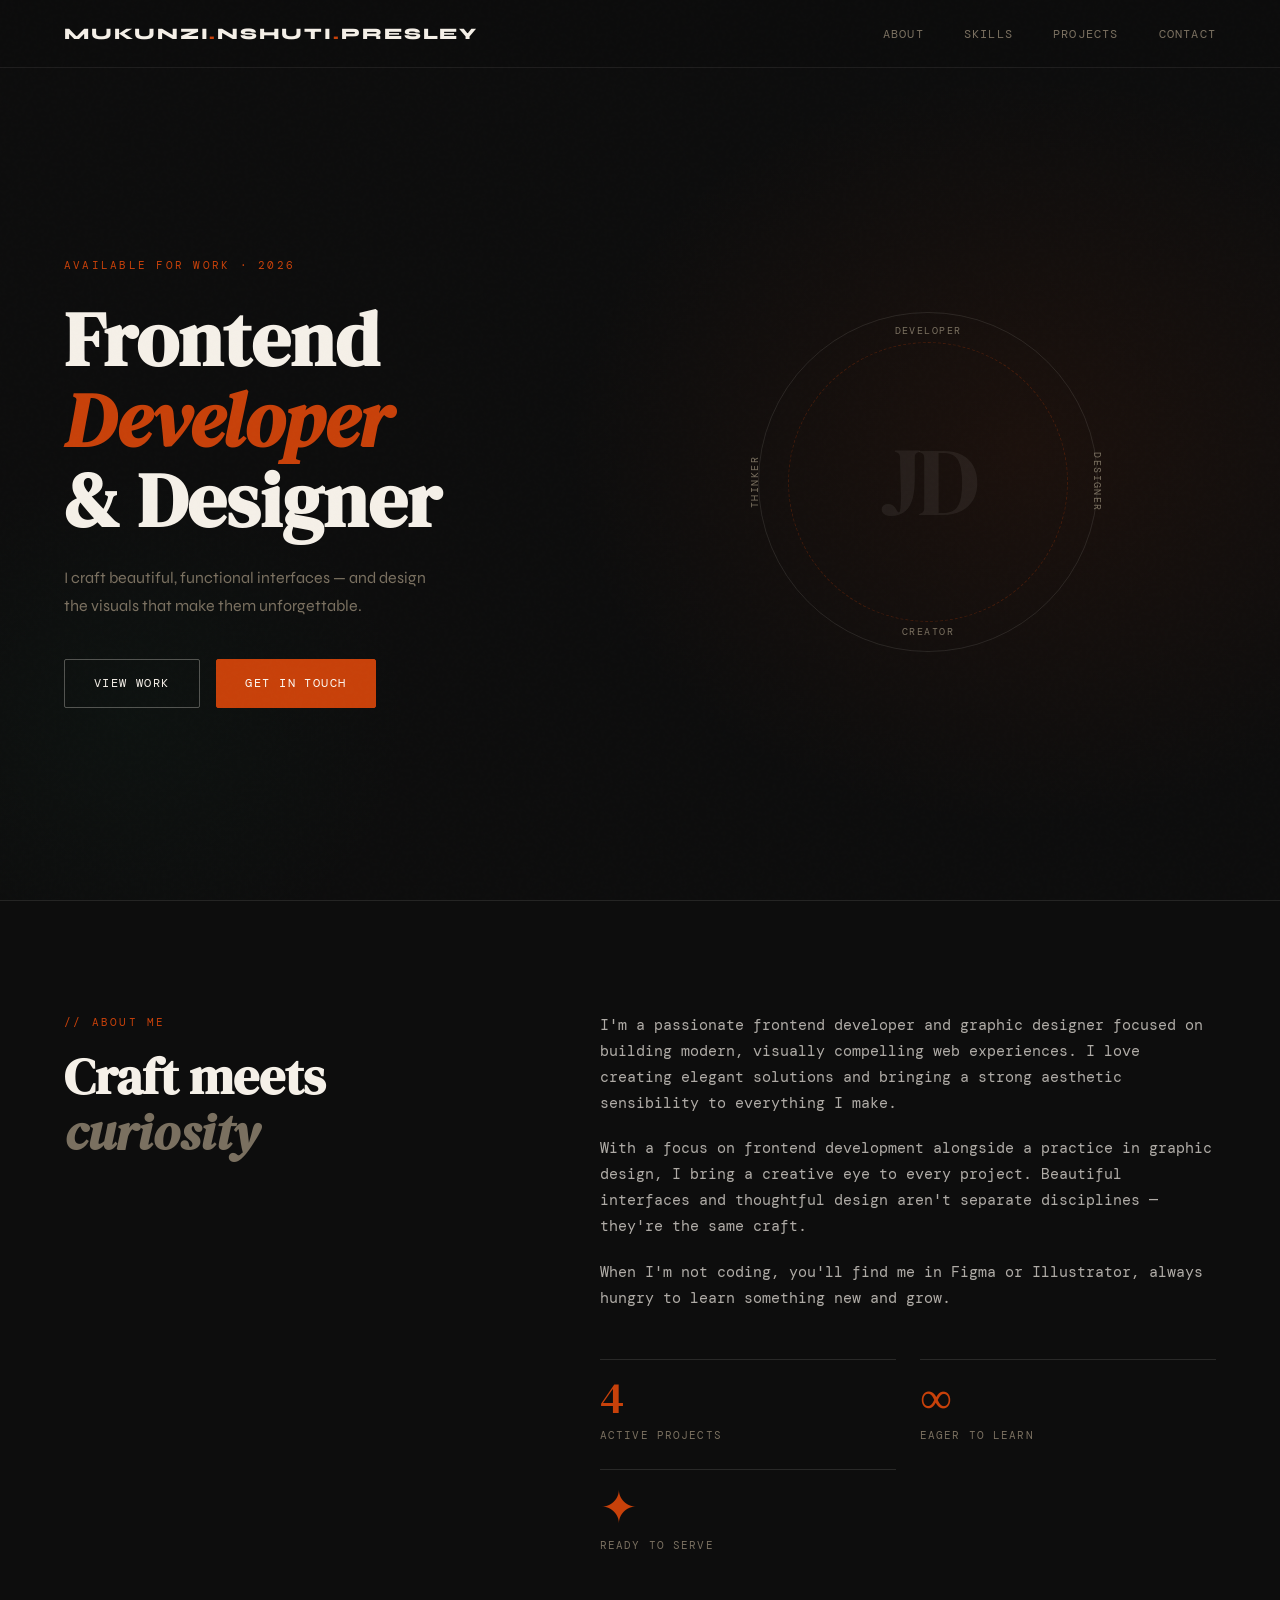
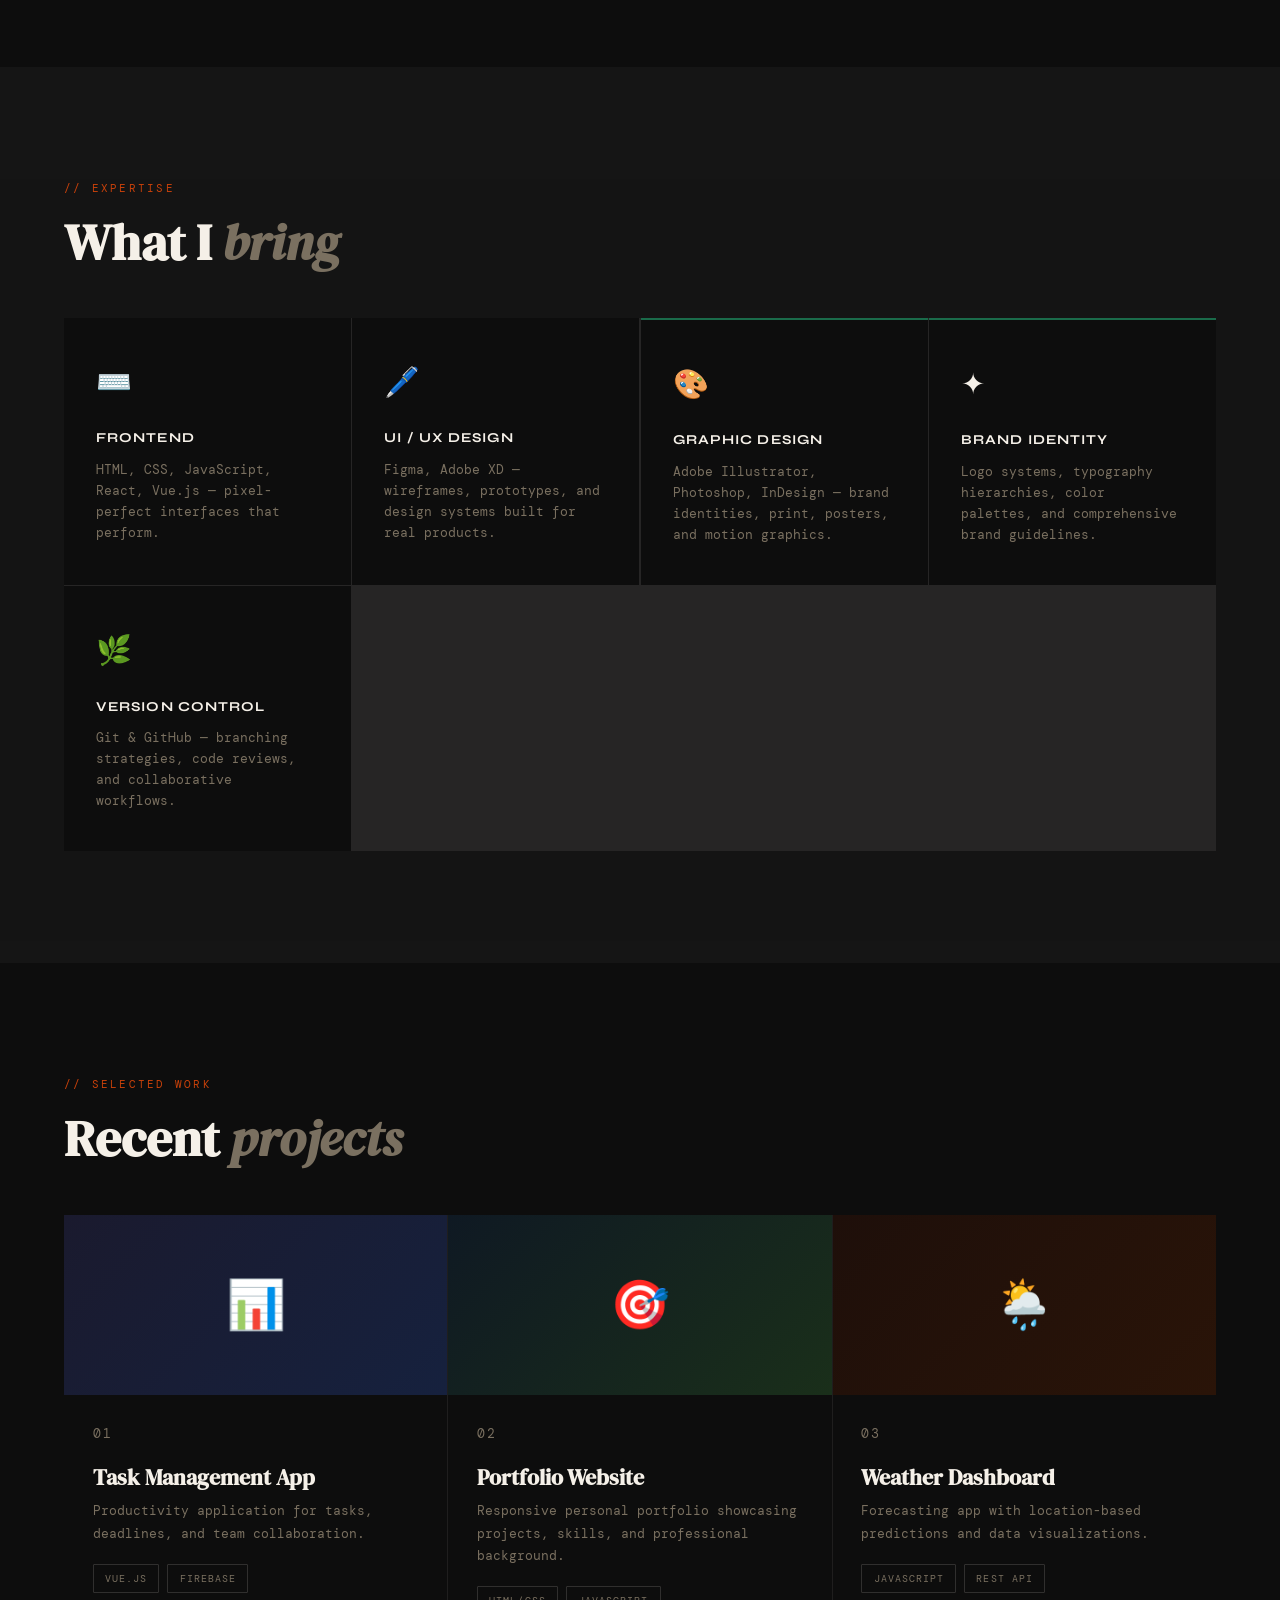
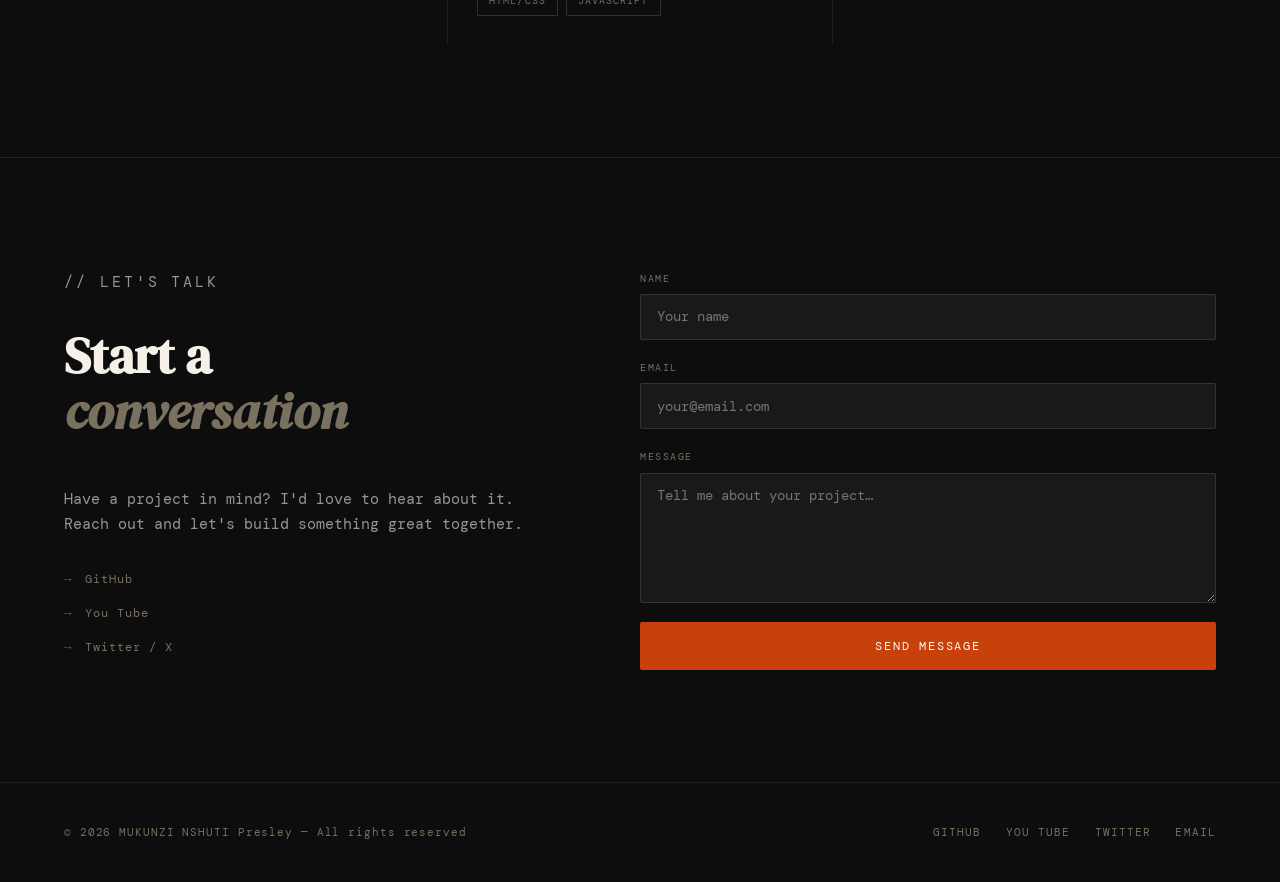
==== index.html @ e7ca7dd8 "Change greeting from 'Hello' to 'Goodbye'" ====
<!DOCTYPE html>
<html lang="en">
<head>
  <meta charset="UTF-8" />
  <meta name="viewport" content="width=device-width, initial-scale=1.0" />
  <title>MUKUNZI NSHUTI Presley — Developer & Designer</title>
  <link href="https://fonts.googleapis.com/css2?family=DM+Serif+Display:ital@0;1&family=DM+Mono:wght@300;400;500&family=Syne:wght@400;700;800&display=swap" rel="stylesheet" />
  <link rel="icon" href="Favicon.png" type="image/png">
  <style>
    *, *::before, *::after { margin: 0; padding: 0; box-sizing: border-box; }

    :root {
      --ink:      #0d0d0d;
      --paper:    #f5f0e8;
      --warm:     #e8e0d0;
      --accent:   #c8410a;
      --accent2:  #1a6b4a;
      --muted:    #7a7060;
      --white:    #fdfaf5;
      --serif:    'DM Serif Display', Georgia, serif;
      --mono:     'DM Mono', monospace;
      --sans:     'Syne', sans-serif;
    }

    html { scroll-behavior: smooth; }

    body {
      background: var(--ink);
      color: var(--paper);
      font-family: var(--mono);
      font-size: 15px;
      line-height: 1.7;
      overflow-x: hidden;
    }

    /* ── NOISE OVERLAY ── */
    body::before {
      content: '';
      position: fixed;
      inset: 0;
      background-image: url("data:image/svg+xml,%3Csvg viewBox='0 0 256 256' xmlns='http://www.w3.org/2000/svg'%3E%3Cfilter id='n'%3E%3CfeTurbulence type='fractalNoise' baseFrequency='0.9' numOctaves='4' stitchTiles='stitch'/%3E%3C/filter%3E%3Crect width='100%25' height='100%25' filter='url(%23n)' opacity='0.04'/%3E%3C/svg%3E");
      pointer-events: none;
      z-index: 9999;
      opacity: 0.35;
    }

    /* ── NAV ── */
    nav {
      position: fixed;
      top: 0; left: 0; right: 0;
      z-index: 100;
      display: flex;
      justify-content: space-between;
      align-items: center;
      padding: 1.25rem 4rem;
      mix-blend-mode: normal;
      background: rgba(13, 13, 13, 0.85);
      backdrop-filter: blur(12px);
      border-bottom: 1px solid rgba(245, 240, 232, 0.08);
    }

    .logo {
      font-family: var(--sans);
      font-weight: 800;
      font-size: 1rem;
      letter-spacing: 0.12em;
      text-transform: uppercase;
      color: var(--paper);
    }

    .logo span { color: var(--accent); }

    .nav-links {
      list-style: none;
      display: flex;
      gap: 2.5rem;
    }

    .nav-links a {
      font-family: var(--mono);
      font-size: 0.75rem;
      letter-spacing: 0.1em;
      text-transform: uppercase;
      color: var(--muted);
      text-decoration: none;
      transition: color 0.2s;
    }

    .nav-links a:hover { color: var(--paper); }

    /* ── HERO ── */
    .hero {
      min-height: 100vh;
      display: grid;
      grid-template-columns: 1fr 1fr;
      align-items: center;
      padding: 8rem 4rem 4rem;
      position: relative;
      overflow: hidden;
    }

    .hero-bg {
      position: absolute;
      inset: 0;
      background:
        radial-gradient(ellipse 60% 70% at 80% 50%, rgba(200, 65, 10, 0.08) 0%, transparent 60%),
        radial-gradient(ellipse 40% 50% at 10% 80%, rgba(26, 107, 74, 0.06) 0%, transparent 55%);
    }

    .hero-label {
      font-family: var(--mono);
      font-size: 0.7rem;
      letter-spacing: 0.2em;
      text-transform: uppercase;
      color: var(--accent);
      margin-bottom: 1.5rem;
      opacity: 0;
      animation: reveal 0.8s ease 0.2s forwards;
    }

    .hero h1 {
      font-family: var(--serif);
      font-size: clamp(3.5rem, 6vw, 6rem);
      line-height: 1.05;
      color: var(--paper);
      margin-bottom: 0.5rem;
      opacity: 0;
      animation: reveal 0.9s ease 0.35s forwards;
    }

    .hero h1 em {
      font-style: italic;
      color: var(--accent);
    }

    .hero-sub {
      font-family: var(--sans);
      font-size: 1rem;
      font-weight: 400;
      color: var(--muted);
      margin: 1.5rem 0 2.5rem;
      max-width: 380px;
      opacity: 0;
      animation: reveal 0.9s ease 0.5s forwards;
    }

    .hero-ctas {
      display: flex;
      gap: 1rem;
      opacity: 0;
      animation: reveal 0.9s ease 0.65s forwards;
    }

    .btn {
      font-family: var(--mono);
      font-size: 0.75rem;
      letter-spacing: 0.12em;
      text-transform: uppercase;
      text-decoration: none;
      padding: 0.85rem 1.8rem;
      border-radius: 2px;
      transition: all 0.25s;
    }

    .btn-outline {
      border: 1px solid rgba(245, 240, 232, 0.3);
      color: var(--paper);
    }

    .btn-outline:hover {
      border-color: var(--paper);
      background: rgba(245, 240, 232, 0.06);
    }

    .btn-fill {
      background: var(--accent);
      color: var(--white);
      border: 1px solid var(--accent);
    }

    .btn-fill:hover {
      background: #a8340a;
    }

    /* Hero right: decorative type block */
    .hero-deco {
      display: flex;
      align-items: center;
      justify-content: center;
      position: relative;
      opacity: 0;
      animation: reveal 1.2s ease 0.7s forwards;
    }

    .deco-ring {
      width: 340px;
      height: 340px;
      border-radius: 50%;
      border: 1px solid rgba(245, 240, 232, 0.1);
      display: flex;
      align-items: center;
      justify-content: center;
      position: relative;
    }

    .deco-ring::before {
      content: '';
      position: absolute;
      width: 280px; height: 280px;
      border-radius: 50%;
      border: 1px dashed rgba(200, 65, 10, 0.25);
    }

    .deco-inner {
      text-align: center;
    }

    .deco-big {
      font-family: var(--serif);
      font-size: 6rem;
      line-height: 1;
      color: rgba(245, 240, 232, 0.07);
      user-select: none;
      letter-spacing: -0.04em;
    }

    .deco-tags {
      position: absolute;
      inset: -20px;
    }

    .deco-tag {
      position: absolute;
      font-family: var(--mono);
      font-size: 0.6rem;
      letter-spacing: 0.15em;
      text-transform: uppercase;
      color: var(--muted);
      white-space: nowrap;
    }

    .deco-tag:nth-child(1) { top: 8%; left: 50%; transform: translateX(-50%); }
    .deco-tag:nth-child(2) { top: 50%; right: -10px; transform: translateY(-50%) rotate(90deg); }
    .deco-tag:nth-child(3) { bottom: 8%; left: 50%; transform: translateX(-50%); }
    .deco-tag:nth-child(4) { top: 50%; left: -10px; transform: translateY(-50%) rotate(-90deg); }

    /* ── SECTION BASE ── */
    section { padding: 7rem 4rem; }

    .section-eyebrow {
      font-family: var(--mono);
      font-size: 0.7rem;
      letter-spacing: 0.2em;
      text-transform: uppercase;
      color: var(--accent);
      margin-bottom: 1rem;
    }

    .section-title {
      font-family: var(--serif);
      font-size: clamp(2.2rem, 4vw, 3.5rem);
      line-height: 1.1;
      color: var(--paper);
      margin-bottom: 3rem;
    }

    .section-title em {
      font-style: italic;
      color: var(--muted);
    }

    /* ── ABOUT ── */
    .about {
      display: grid;
      grid-template-columns: 1fr 1.4fr;
      gap: 6rem;
      align-items: start;
      border-top: 1px solid rgba(245, 240, 232, 0.1);
    }

    .about-text p {
      color: rgba(245, 240, 232, 0.7);
      margin-bottom: 1.25rem;
      font-size: 0.95rem;
    }

    .about-stats {
      display: grid;
      grid-template-columns: 1fr 1fr;
      gap: 1.5rem;
      margin-top: 3rem;
    }

    .stat {
      border-top: 1px solid rgba(245, 240, 232, 0.12);
      padding-top: 1rem;
    }

    .stat-num {
      font-family: var(--serif);
      font-size: 2.8rem;
      color: var(--accent);
      line-height: 1;
    }

    .stat-label {
      font-family: var(--mono);
      font-size: 0.7rem;
      letter-spacing: 0.1em;
      color: var(--muted);
      text-transform: uppercase;
      margin-top: 0.3rem;
    }

    /* ── SKILLS ── */
    .skills { background: rgba(245, 240, 232, 0.03); }

    .skills-grid {
      display: grid;
      grid-template-columns: repeat(auto-fit, minmax(240px, 1fr));
      gap: 1.5px;
      background: rgba(245, 240, 232, 0.08);
    }

    .skill-card {
      background: var(--ink);
      padding: 2.5rem 2rem;
      transition: background 0.3s;
      position: relative;
      overflow: hidden;
    }

    .skill-card::after {
      content: '';
      position: absolute;
      bottom: 0; left: 0;
      width: 0; height: 2px;
      background: var(--accent);
      transition: width 0.4s ease;
    }

    .skill-card:hover { background: rgba(245, 240, 232, 0.04); }
    .skill-card:hover::after { width: 100%; }

    .skill-icon {
      font-size: 1.8rem;
      margin-bottom: 1.2rem;
      display: block;
    }

    .skill-card h3 {
      font-family: var(--sans);
      font-size: 0.85rem;
      font-weight: 700;
      letter-spacing: 0.08em;
      text-transform: uppercase;
      color: var(--paper);
      margin-bottom: 0.6rem;
    }

    .skill-card p {
      font-size: 0.82rem;
      color: var(--muted);
      line-height: 1.6;
    }

    /* Graphic Design card accent */
    .skill-card.design-card { border-top: 2px solid var(--accent2); }

    /* ── PROJECTS ── */
    .projects-grid {
      display: grid;
      grid-template-columns: repeat(auto-fit, minmax(320px, 1fr));
      gap: 1px;
      background: rgba(245, 240, 232, 0.08);
    }

    .project-card {
      background: var(--ink);
      overflow: hidden;
      position: relative;
      transition: background 0.3s;
    }

    .project-card:hover { background: rgba(245, 240, 232, 0.03); }

    .project-thumb {
      height: 180px;
      display: flex;
      align-items: center;
      justify-content: center;
      font-size: 3rem;
      position: relative;
      overflow: hidden;
    }

    .project-thumb::before {
      content: '';
      position: absolute;
      inset: 0;
      opacity: 0.15;
    }

    .project-card:nth-child(1) .project-thumb { background: linear-gradient(135deg, #1a1a2e, #16213e); }
    .project-card:nth-child(2) .project-thumb { background: linear-gradient(135deg, #0f1923, #1a2f1a); }
    .project-card:nth-child(3) .project-thumb { background: linear-gradient(135deg, #1e0f0a, #2a1408); }
    .project-card:nth-child(4) .project-thumb { background: linear-gradient(135deg, #0d1b2a, #1b2838); }
    .project-card:nth-child(5) .project-thumb { background: linear-gradient(135deg, #141414, #1a1a0f); }
    .project-card:nth-child(6) .project-thumb { background: linear-gradient(135deg, #1a0f1e, #2a1a2e); }

    .project-body { padding: 1.8rem; }

    .project-num {
      font-family: var(--mono);
      font-size: 0.65rem;
      color: var(--accent);
      letter-spacing: 0.15em;
      margin-bottom: 0.6rem;
    }

    .project-body h3 {
      font-family: var(--serif);
      font-size: 1.35rem;
      color: var(--paper);
      margin-bottom: 0.6rem;
      line-height: 1.2;
    }

    .project-body p {
      font-size: 0.82rem;
      color: var(--muted);
      margin-bottom: 1.2rem;
    }

    .project-tags {
      display: flex;
      flex-wrap: wrap;
      gap: 0.5rem;
    }

    .tag {
      font-family: var(--mono);
      font-size: 0.65rem;
      letter-spacing: 0.1em;
      text-transform: uppercase;
      padding: 0.3rem 0.7rem;
      border: 1px solid rgba(245, 240, 232, 0.15);
      color: var(--muted);
      border-radius: 1px;
    }

    /* ── CONTACT ── */
    .contact {
      border-top: 1px solid rgba(245, 240, 232, 0.1);
      display: grid;
      grid-template-columns: 1fr 1.2fr;
      gap: 6rem;
      align-items: start;
    }

    .contact-intro p {
      color: rgba(245, 240, 232, 0.6);
      font-size: 0.92rem;
      margin-bottom: 2rem;
    }

    .contact-detail {
      display: flex;
      flex-direction: column;
      gap: 0.8rem;
    }

    .contact-detail a {
      font-family: var(--mono);
      font-size: 0.78rem;
      letter-spacing: 0.08em;
      color: var(--muted);
      text-decoration: none;
      display: flex;
      align-items: center;
      gap: 0.8rem;
      transition: color 0.2s;
    }

    .contact-detail a:hover { color: var(--paper); }

    .contact-detail a::before {
      content: '→';
      color: var(--accent);
    }

    .contact-form { display: flex; flex-direction: column; gap: 1.2rem; }

    .form-group { display: flex; flex-direction: column; gap: 0.4rem; }

    .form-group label {
      font-family: var(--mono);
      font-size: 0.65rem;
      letter-spacing: 0.15em;
      text-transform: uppercase;
      color: var(--muted);
    }

    .form-group input,
    .form-group textarea {
      background: rgba(245, 240, 232, 0.05);
      border: 1px solid rgba(245, 240, 232, 0.12);
      border-radius: 2px;
      padding: 0.85rem 1rem;
      font-family: var(--mono);
      font-size: 0.85rem;
      color: var(--paper);
      outline: none;
      transition: border-color 0.2s;
    }

    .form-group input:focus,
    .form-group textarea:focus { border-color: rgba(200, 65, 10, 0.5); }

    .form-group textarea { min-height: 130px; resize: vertical; }

    .submit-btn {
      font-family: var(--mono);
      font-size: 0.75rem;
      letter-spacing: 0.15em;
      text-transform: uppercase;
      background: var(--accent);
      color: var(--white);
      border: none;
      padding: 1rem;
      cursor: pointer;
      border-radius: 2px;
      transition: background 0.2s;
    }

    .submit-btn:hover { background: #a8340a; }

    /* ── FOOTER ── */
    footer {
      padding: 2.5rem 4rem;
      border-top: 1px solid rgba(245, 240, 232, 0.08);
      display: flex;
      justify-content: space-between;
      align-items: center;
    }

    footer p {
      font-family: var(--mono);
      font-size: 0.7rem;
      letter-spacing: 0.08em;
      color: var(--muted);
    }

    .social-links {
      display: flex;
      gap: 1.5rem;
    }

    .social-links a {
      font-family: var(--mono);
      font-size: 0.7rem;
      letter-spacing: 0.1em;
      text-transform: uppercase;
      color: var(--muted);
      text-decoration: none;
      transition: color 0.2s;
    }

    .social-links a:hover { color: var(--paper); }

    /* ── ANIMATIONS ── */
    @keyframes reveal {
      from { opacity: 0; transform: translateY(20px); }
      to   { opacity: 1; transform: translateY(0); }
    }

    .fade-in {
      animation: fadeInUp 0.7s ease both;
    }

    @keyframes fadeInUp {
      from { opacity: 0; transform: translateY(24px); }
      to   { opacity: 1; transform: none; }
    }

    /* ── RESPONSIVE ── */
    @media (max-width: 900px) {
      nav { padding: 1rem 2rem; }
      .nav-links { display: none; }
      section { padding: 5rem 2rem; }
      .hero { grid-template-columns: 1fr; padding: 7rem 2rem 4rem; }
      .hero-deco { display: none; }
      .about, .contact { grid-template-columns: 1fr; gap: 3rem; }
      .skills-grid { grid-template-columns: 1fr 1fr; }
      footer { flex-direction: column; gap: 1rem; text-align: center; }
    }

    @media (max-width: 560px) {
      .skills-grid { grid-template-columns: 1fr; }
      .about-stats { grid-template-columns: 1fr 1fr; }
    }
  </style>
</head>
<body>

  <!-- NAV -->
  <nav>
    <div class="logo">MUKUNZI<span>.</span>NSHUTI<span>.</span>Presley</div>
    <ul class="nav-links">
      <li><a href="#about">About</a></li>
      <li><a href="#skills">Skills</a></li>
      <li><a href="#projects">Projects</a></li>
      <li><a href="#contact">Contact</a></li>
    </ul>
  </nav>

  <!-- HERO -->
  <section class="hero">
    <div class="hero-bg"></div>
    <div class="hero-left">
      <p class="hero-label">Available for work · 2026</p>
      <h1>Frontend<br><em>Developer</em><br>&amp; Designer</h1>
      <p class="hero-sub">I craft beautiful, functional interfaces — and design the visuals that make them unforgettable.</p>
      <div class="hero-ctas">
        <a href="#projects" class="btn btn-outline">View Work</a>
        <a href="#contact" class="btn btn-fill">Get In Touch</a>
      </div>
    </div>
    <div class="hero-deco">
      <div class="deco-ring">
        <div class="deco-inner">
          <div class="deco-big">JD</div>
        </div>
        <div class="deco-tags">
          <span class="deco-tag">Developer</span>
          <span class="deco-tag">Designer</span>
          <span class="deco-tag">Creator</span>
          <span class="deco-tag">Thinker</span>
        </div>
      </div>
    </div>
  </section>

  <!-- ABOUT -->
  <section class="about" id="about">
    <div class="about-left fade-in">
      <p class="section-eyebrow">// About me</p>
      <h2 class="section-title">Craft meets<br><em>curiosity</em></h2>
    </div>
    <div class="about-right fade-in">
      <div class="about-text">
        <p>I'm a passionate frontend developer and graphic designer focused on building modern, visually compelling web experiences. I love creating elegant solutions and bringing a strong aesthetic sensibility to everything I make.</p>
        <p>With a focus on frontend development alongside a practice in graphic design, I bring a creative eye to every project. Beautiful interfaces and thoughtful design aren't separate disciplines — they're the same craft.</p>
        <p>When I'm not coding, you'll find me in Figma or Illustrator, always hungry to learn something new and grow.</p>
      </div>
      <div class="about-stats">
        <div class="stat">
          <div class="stat-num">4</div>
          <div class="stat-label">Active projects</div>
        </div>
        <div class="stat">
          <div class="stat-num">∞</div>
          <div class="stat-label">Eager to learn</div>
        </div>
        <div class="stat">
          <div class="stat-num">✦</div>
          <div class="stat-label">Ready to serve</div>
        </div>
      </div>
    </div>
  </section>

  <!-- SKILLS -->
  <section class="skills" id="skills">
    <p class="section-eyebrow fade-in">// Expertise</p>
    <h2 class="section-title fade-in">What I <em>bring</em></h2>
    <div class="skills-grid fade-in">

      <div class="skill-card">
        <span class="skill-icon">⌨️</span>
        <h3>Frontend</h3>
        <p>HTML, CSS, JavaScript, React, Vue.js — pixel-perfect interfaces that perform.</p>
      </div>

      <div class="skill-card">
        <span class="skill-icon">🖊️</span>
        <h3>UI / UX Design</h3>
        <p>Figma, Adobe XD — wireframes, prototypes, and design systems built for real products.</p>
      </div>

      <div class="skill-card design-card">
        <span class="skill-icon">🎨</span>
        <h3>Graphic Design</h3>
        <p>Adobe Illustrator, Photoshop, InDesign — brand identities, print, posters, and motion graphics.</p>
      </div>

      <div class="skill-card design-card">
        <span class="skill-icon">✦</span>
        <h3>Brand Identity</h3>
        <p>Logo systems, typography hierarchies, color palettes, and comprehensive brand guidelines.</p>
      </div>

      <div class="skill-card">
        <span class="skill-icon">🌿</span>
        <h3>Version Control</h3>
        <p>Git &amp; GitHub — branching strategies, code reviews, and collaborative workflows.</p>
      </div>

    </div>
  </section>

  <!-- PROJECTS -->
  <section class="projects" id="projects">
    <p class="section-eyebrow fade-in">// Selected work</p>
    <h2 class="section-title fade-in">Recent <em>projects</em></h2>
    <div class="projects-grid fade-in">

      <div class="project-card">
        <div class="project-thumb">📊</div>
        <div class="project-body">
          <p class="project-num">01</p>
          <h3>Task Management App</h3>
          <p>Productivity application for tasks, deadlines, and team collaboration.</p>
          <div class="project-tags">
            <span class="tag">Vue.js</span>
            <span class="tag">Firebase</span>
          </div>
        </div>
      </div>

      <div class="project-card">
        <div class="project-thumb">🎯</div>
        <div class="project-body">
          <p class="project-num">02</p>
          <h3>Portfolio Website</h3>
          <p>Responsive personal portfolio showcasing projects, skills, and professional background.</p>
          <div class="project-tags">
            <span class="tag">HTML/CSS</span>
            <span class="tag">JavaScript</span>
          </div>
        </div>
      </div>

      <div class="project-card">
        <div class="project-thumb">🌦️</div>
        <div class="project-body">
          <p class="project-num">03</p>
          <h3>Weather Dashboard</h3>
          <p>Forecasting app with location-based predictions and data visualizations.</p>
          <div class="project-tags">
            <span class="tag">JavaScript</span>
            <span class="tag">REST API</span>
          </div>
        </div>
      </div>

    </div>
  </section>

  <!-- CONTACT -->
  <section class="contact" id="contact">
    <div class="contact-intro fade-in">
      <p class="section-eyebrow">// Let's talk</p>
      <h2 class="section-title">Start a<br><em>conversation</em></h2>
      <p>Have a project in mind? I'd love to hear about it. Reach out and let's build something great together.</p>
      <div class="contact-detail">
        <!-- <a href="/cdn-cgi/l/email-protection#1d75787171725d77727573797278337e7270"><span class="__cf_email__" data-cfemail="472f222b2b28072d282f292328226924282a">[email&#160;protected]</span></a> -->
        <a href="https://github.com/pres-010">GitHub</a>
        <a href="https://youtube.com/@NshutiPresley">You Tube</a>
        <a href="#">Twitter / X</a>
      </div>
    </div>
    <div class="fade-in">
      <div class="contact-form">
        <div class="form-group">
          <label for="name">Name</label>
          <input type="text" id="name" placeholder="Your name" />
        </div>
        <div class="form-group">
          <label for="email">Email</label>
          <input type="email" id="email" placeholder="your@email.com" />
        </div>
        <div class="form-group">
          <label for="message">Message</label>
          <textarea id="message" placeholder="Tell me about your project…"></textarea>
        </div>
        <button class="submit-btn">Send Message</button>
      </div>
    </div>
  </section>

  <!-- FOOTER -->
  <footer>
    <p>© 2026 MUKUNZI NSHUTI Presley — All rights reserved</p>
    <div class="social-links">
      <a href="https://github.com/pres-010">GitHub</a>
      <a href="https://youtube.com/@NshutiPresley">You Tube</a>
      <a href="#">Twitter</a>
      <a href="#">Email</a>
    </div>
  </footer>

  <script>
    const STORAGE_KEY = 'cms_messages';

    function loadMessages() {
      try { return JSON.parse(localStorage.getItem(STORAGE_KEY)) || []; }
      catch { return []; }
    }

    function saveMessages(msgs) {
      localStorage.setItem(STORAGE_KEY, JSON.stringify(msgs));
    }

    document.querySelector('.submit-btn').addEventListener('click', function () {
      const nameEl    = document.getElementById('name');
      const emailEl   = document.getElementById('email');
      const messageEl = document.getElementById('message');
      const btn       = this;

      const name    = nameEl.value.trim();
      const email   = emailEl.value.trim();
      const message = messageEl.value.trim();

      if (!name || !email || !message) {
        btn.textContent = 'Fill all fields';
        btn.style.background = '#7a7060';
        setTimeout(() => { btn.textContent = 'Send Message'; btn.style.background = ''; }, 2000);
        return;
      }

      const entry = {
        id:      'msg_' + Date.now() + '_' + Math.random().toString(36).slice(2, 7),
        name,
        email,
        message,
        ts:      Date.now(),
        status:  'new',
        note:    ''
      };

      const msgs = loadMessages();
      msgs.unshift(entry);
      saveMessages(msgs);

      nameEl.value = '';
      emailEl.value = '';
      messageEl.value = '';

      btn.textContent = 'Sent ✓';
      btn.style.background = '#1a6b4a';
      setTimeout(() => { btn.textContent = 'Send Message'; btn.style.background = ''; }, 3000);
    });
  </script>
</body>
</html>
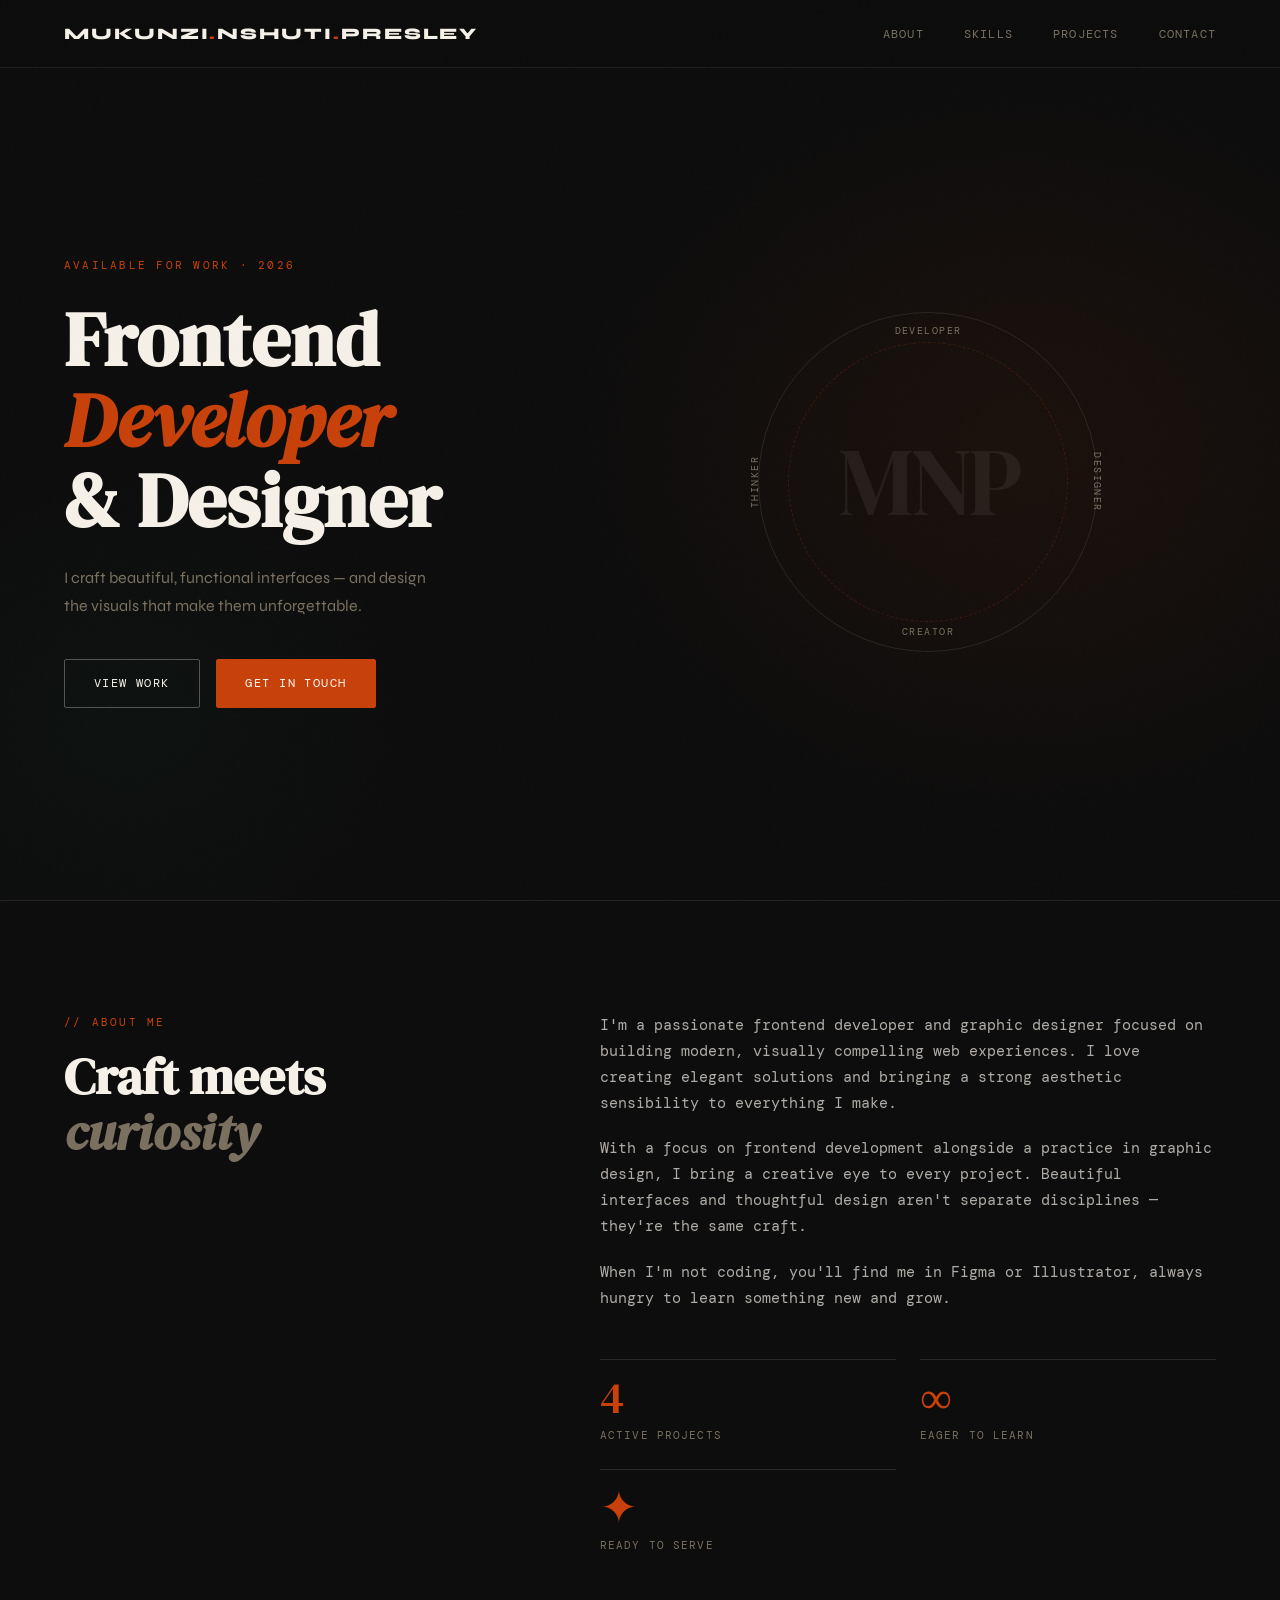
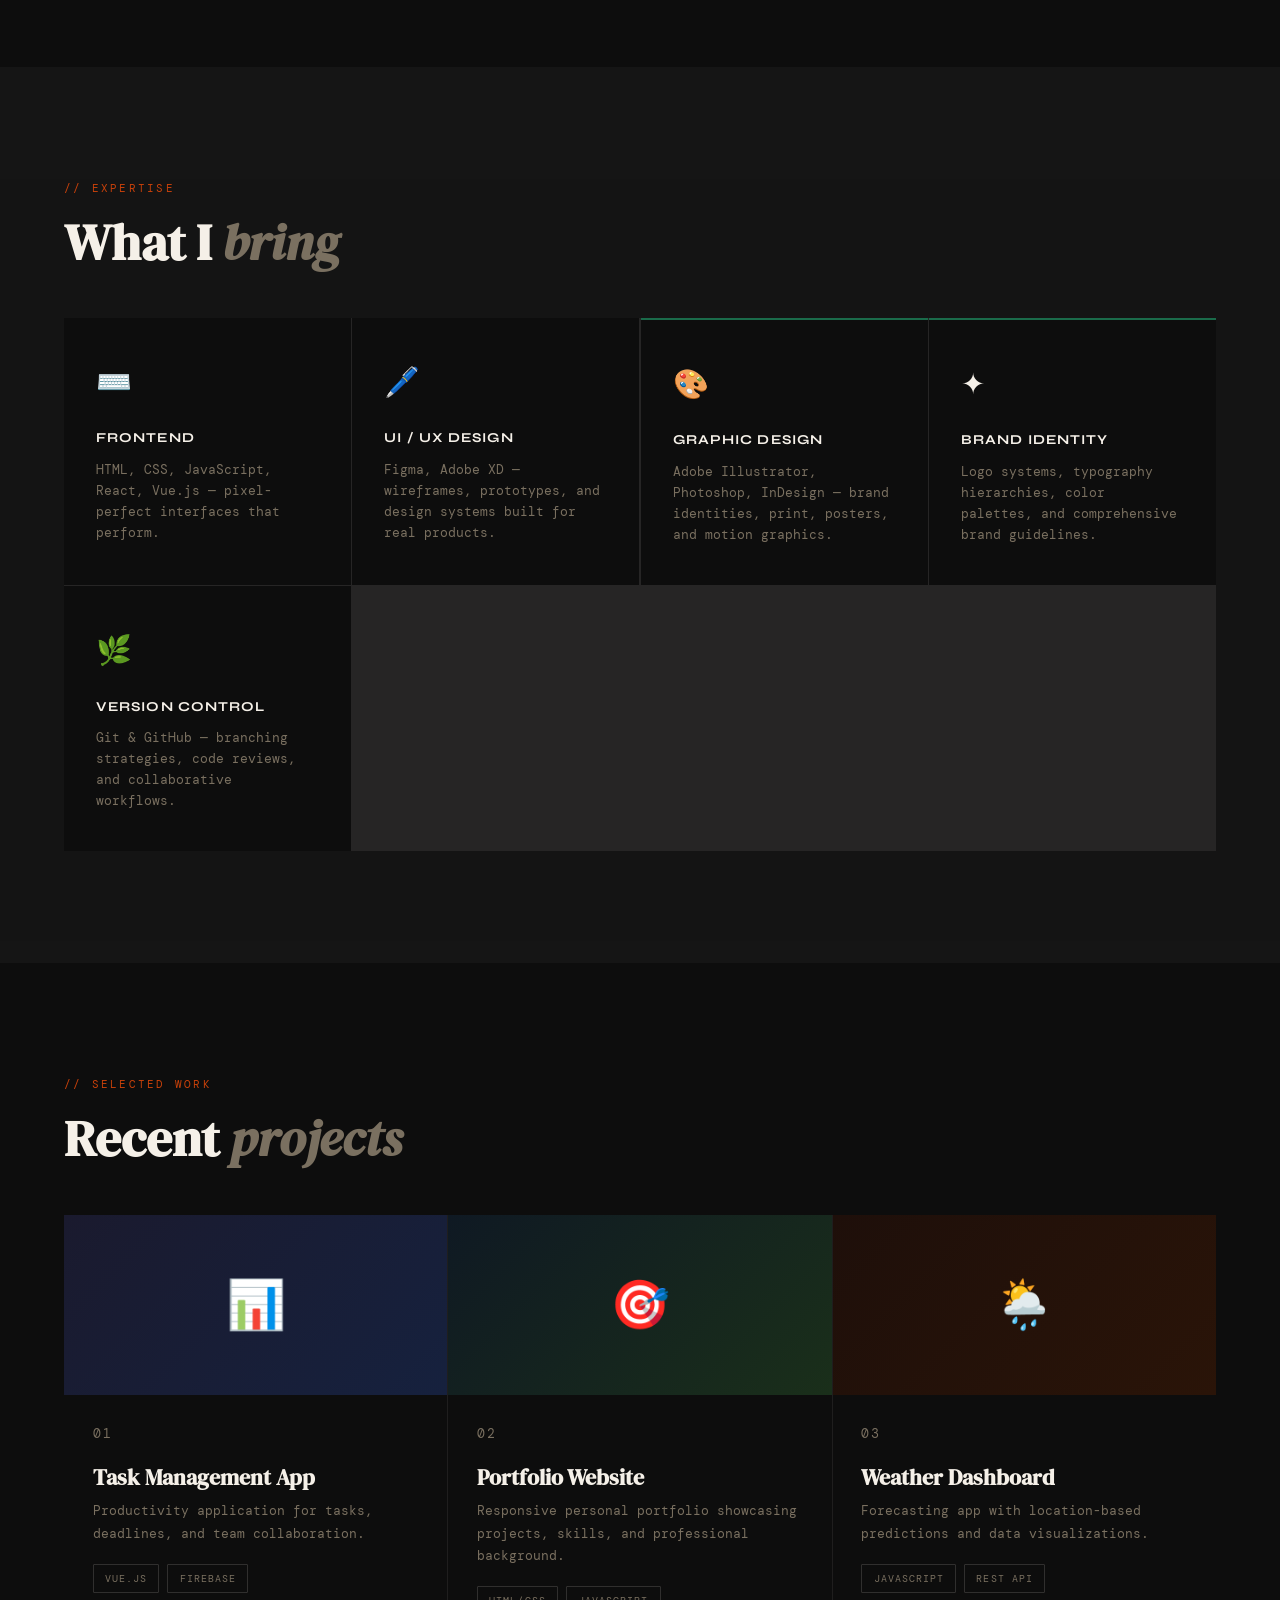
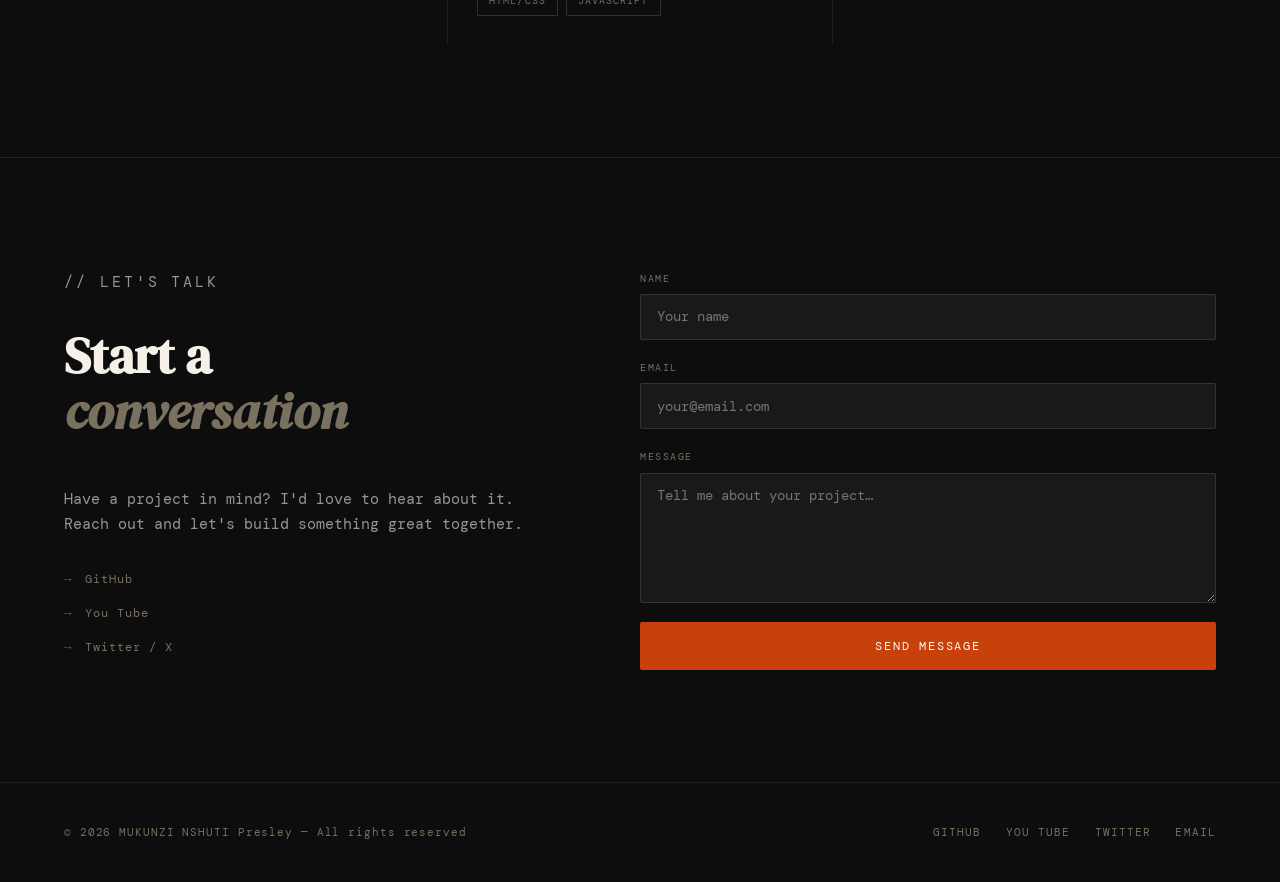
==== commit 90c26c89: "Change greeting from 'Hello' to 'Goodbye'" ====
--- a/index.html
+++ b/index.html
@@ -629,7 +629,7 @@
     <div class="hero-deco">
       <div class="deco-ring">
         <div class="deco-inner">
-          <div class="deco-big">JD</div>
+          <div class="deco-big">MNP</div>
         </div>
         <div class="deco-tags">
           <span class="deco-tag">Developer</span>
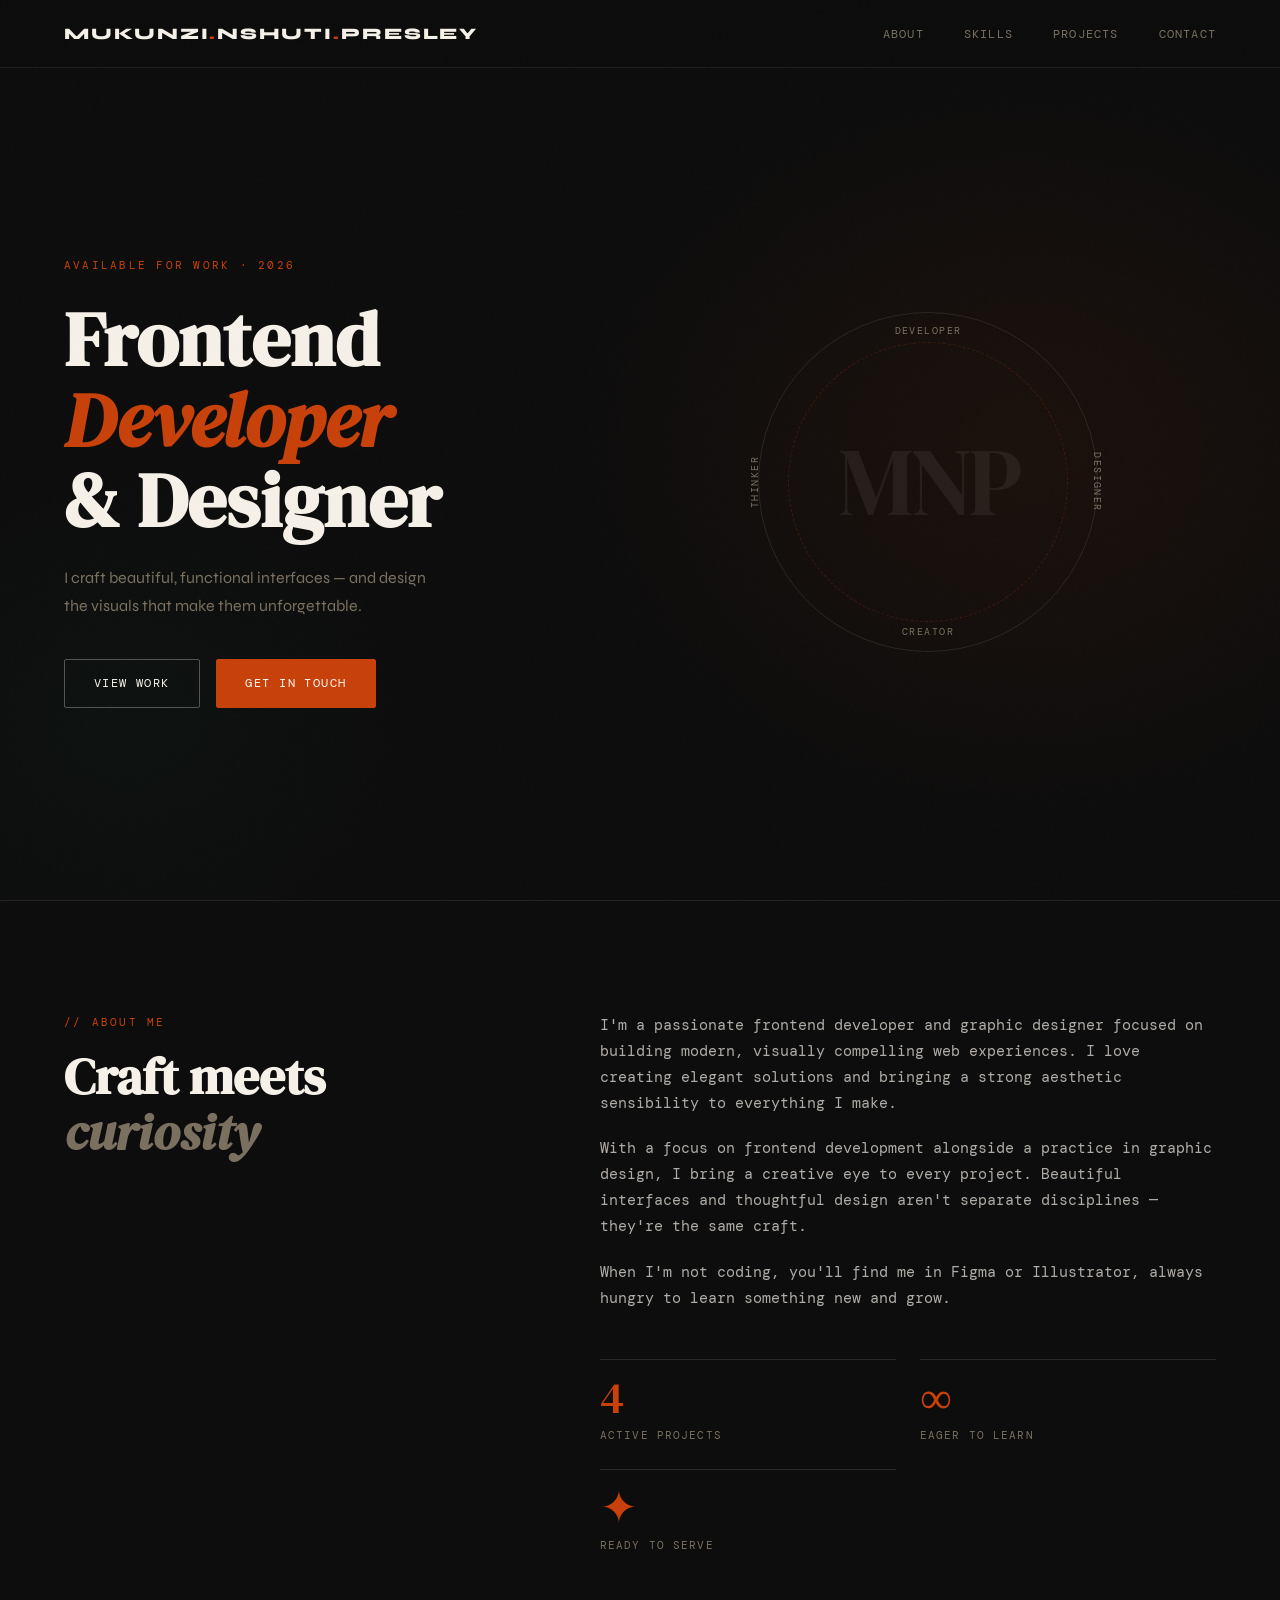
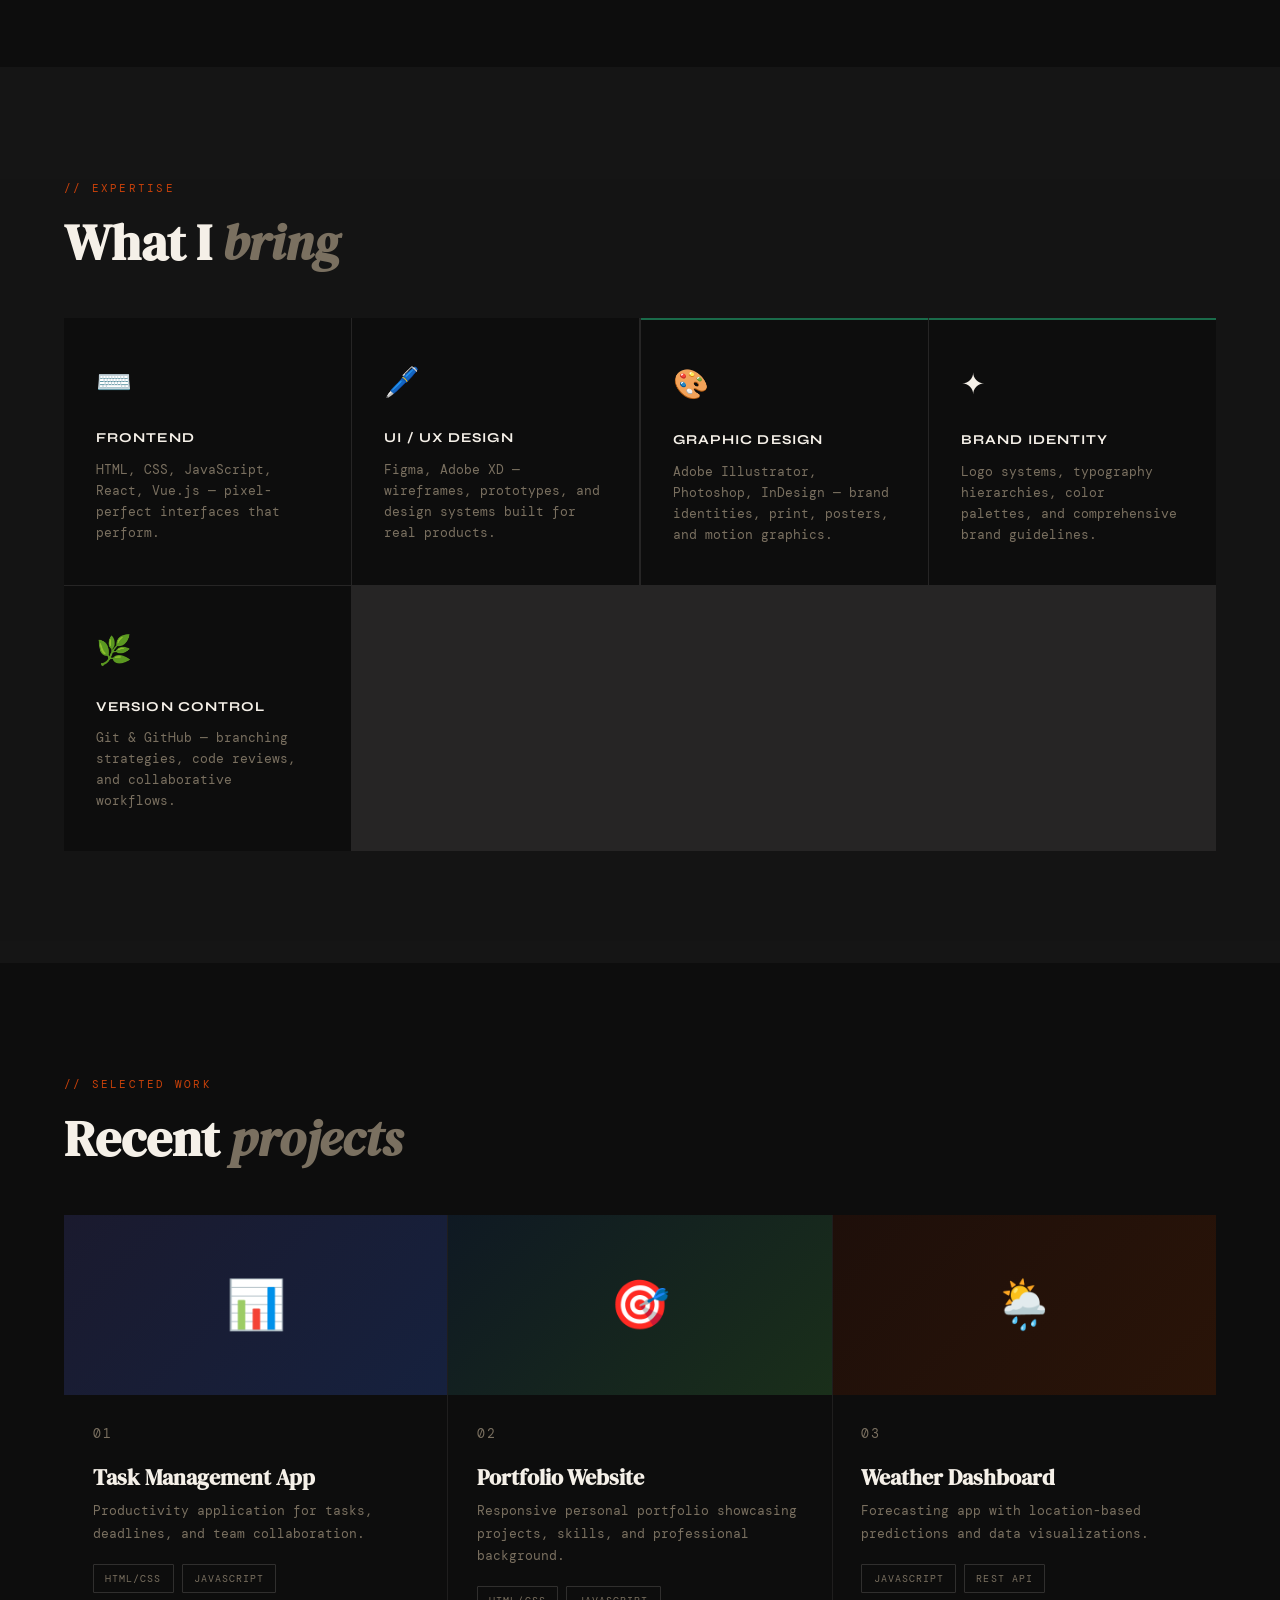
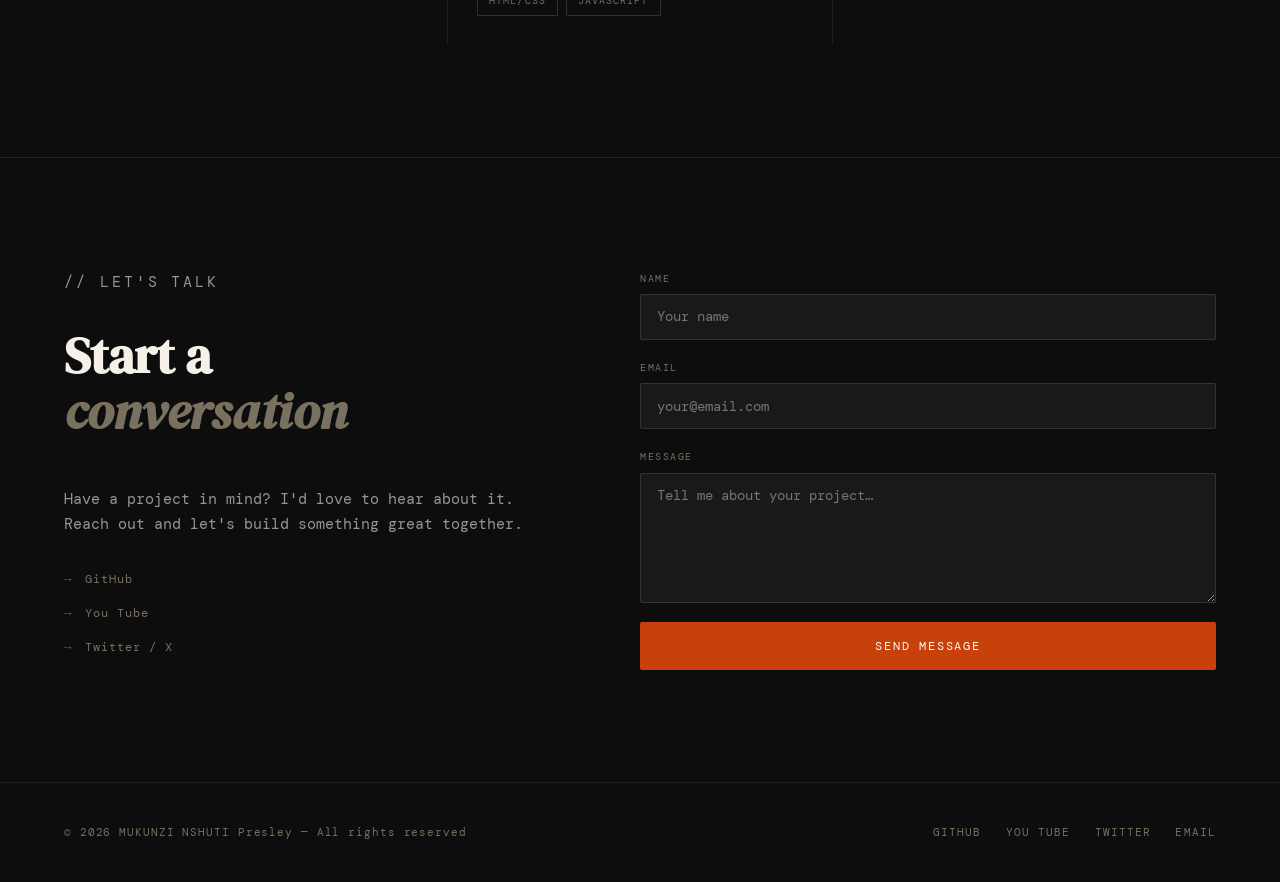
==== commit c0c2325a: "Update index.html" ====
--- a/index.html
+++ b/index.html
@@ -722,8 +722,8 @@
           <h3>Task Management App</h3>
           <p>Productivity application for tasks, deadlines, and team collaboration.</p>
           <div class="project-tags">
-            <span class="tag">Vue.js</span>
-            <span class="tag">Firebase</span>
+            <span class="tag">HTML/CSS</span>
+            <span class="tag">JavaScript</span>
           </div>
         </div>
       </div>
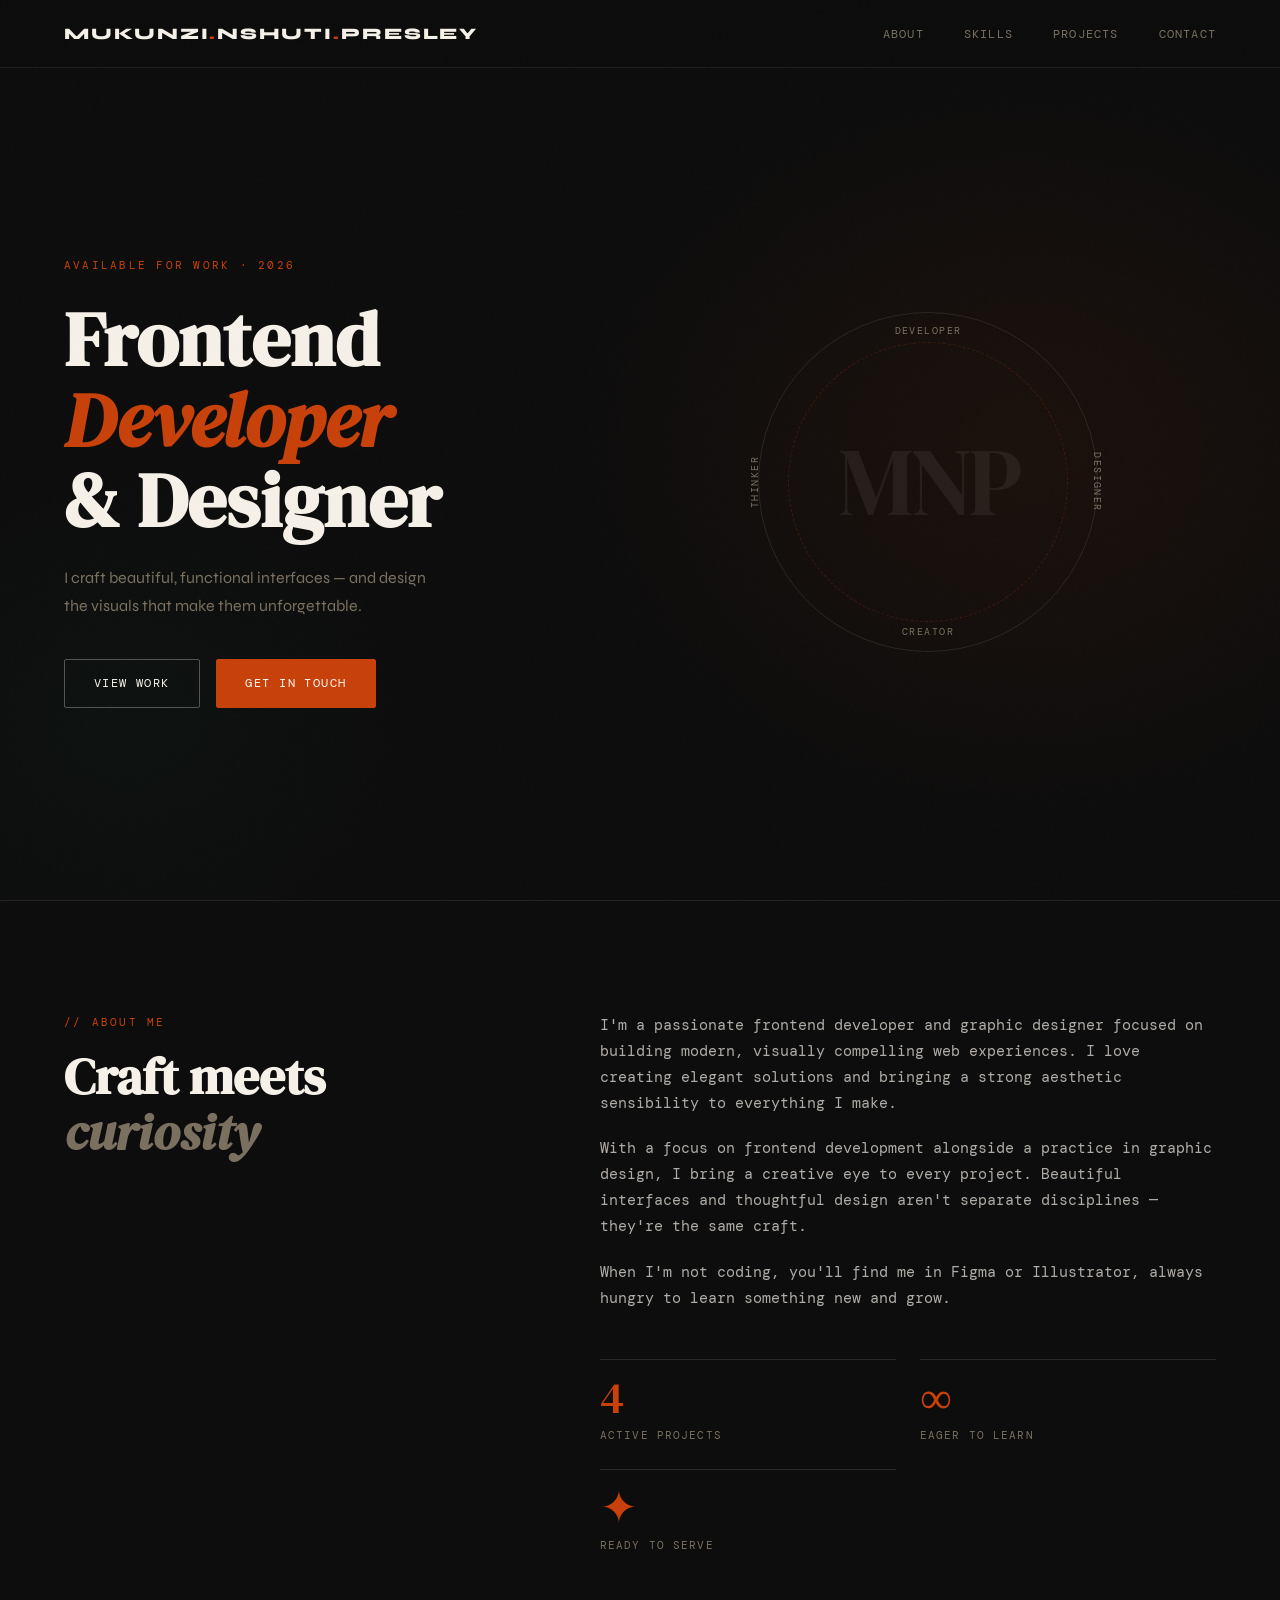
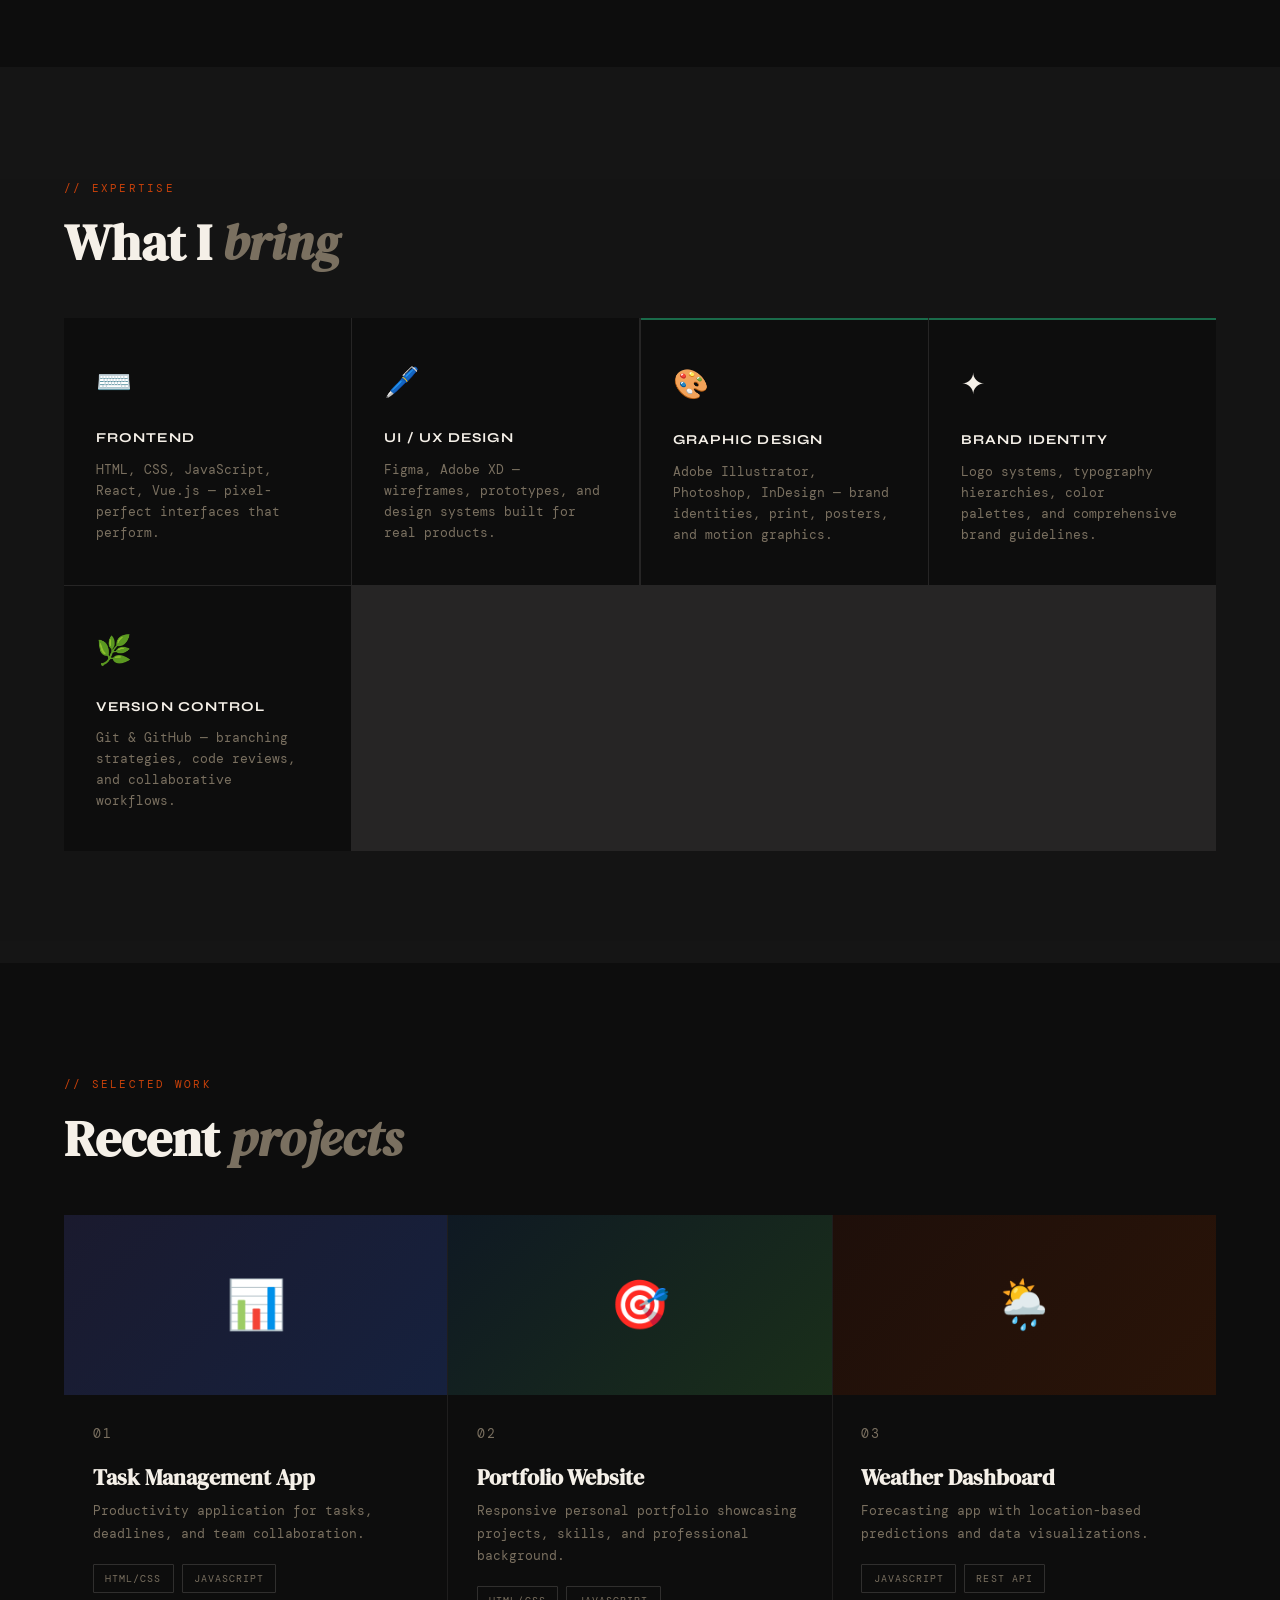
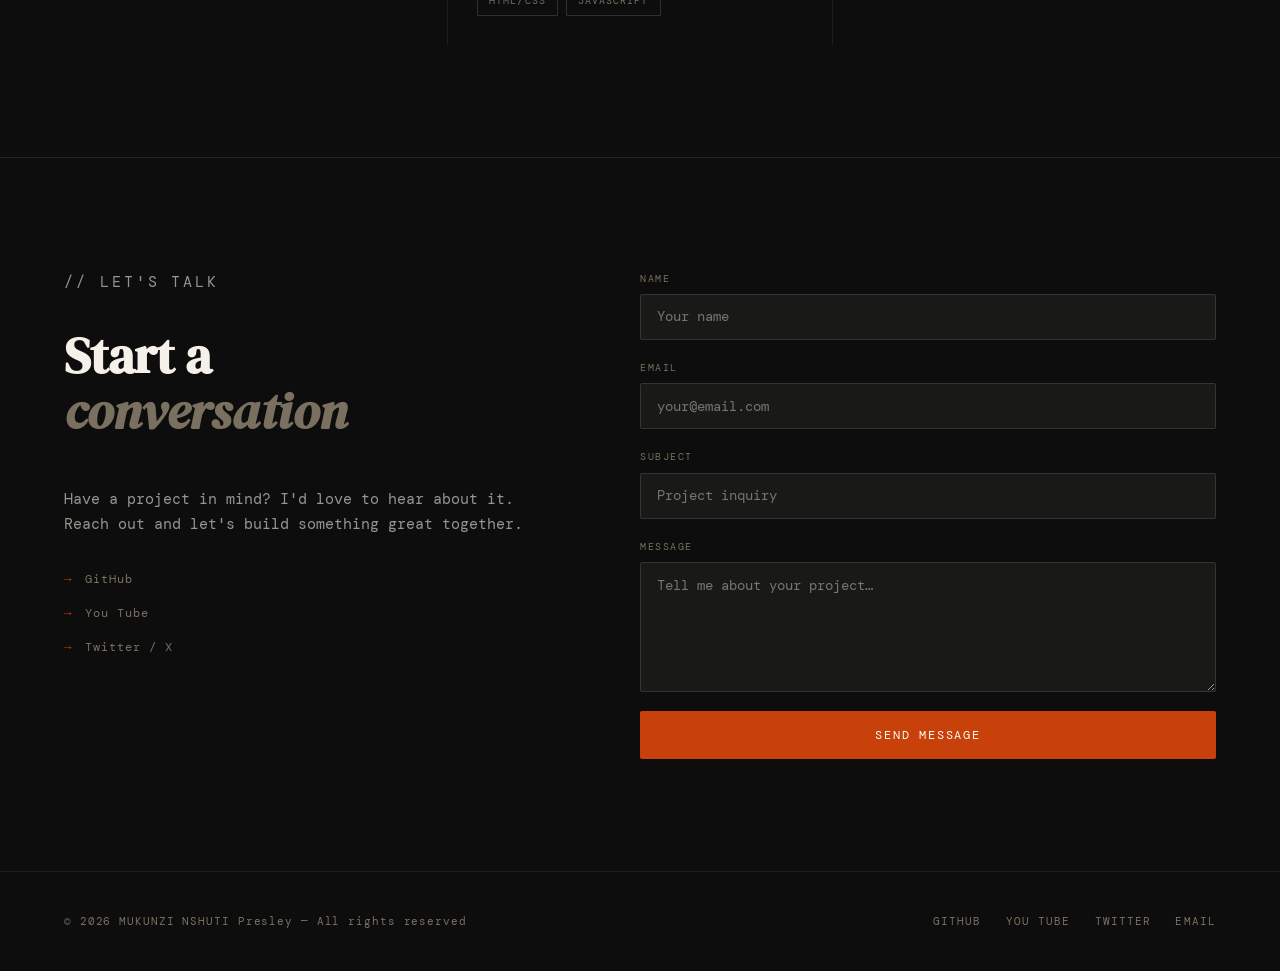
==== commit f9ba5fee: "Update fmt.Println message from 'Hello' to 'Goodbye'" ====
--- a/index.html
+++ b/index.html
@@ -767,24 +767,34 @@
         <!-- <a href="/cdn-cgi/l/email-protection#1d75787171725d77727573797278337e7270"><span class="__cf_email__" data-cfemail="472f222b2b28072d282f292328226924282a">[email&#160;protected]</span></a> -->
         <a href="https://github.com/pres-010">GitHub</a>
         <a href="https://youtube.com/@NshutiPresley">You Tube</a>
-        <a href="#">Twitter / X</a>
+        <a href="https://x.com/MUKUNZI2101">Twitter / X</a>
       </div>
     </div>
     <div class="fade-in">
-      <div class="contact-form">
-        <div class="form-group">
+      <form class="contact-form">
+        <div class="form-group" id = "contactForm">
           <label for="name">Name</label>
-          <input type="text" id="name" placeholder="Your name" />
+          <input type="text" id="name" placeholder="Your name" name = "name" />
         </div>
         <div class="form-group">
           <label for="email">Email</label>
-          <input type="email" id="email" placeholder="your@email.com" />
-        </div>
+          <input type="email" id="email" placeholder="your@email.com" name = "email"/>
+        </div>
+        <div class="form-group">
+    <label for="subject">Subject</label>
+    <input
+        type="text"
+        id="subject"
+        name="subject"
+        placeholder="Project inquiry"
+        required
+    />
+</div>
         <div class="form-group">
           <label for="message">Message</label>
-          <textarea id="message" placeholder="Tell me about your project…"></textarea>
-        </div>
-        <button class="submit-btn">Send Message</button>
+          <textarea id="message" placeholder="Tell me about your project…" name = "message"></textarea>
+        </div>
+        <button type = "submit" class="submit-btn">Send Message</button>
       </div>
     </div>
   </section>
@@ -795,8 +805,8 @@
     <div class="social-links">
       <a href="https://github.com/pres-010">GitHub</a>
       <a href="https://youtube.com/@NshutiPresley">You Tube</a>
-      <a href="#">Twitter</a>
-      <a href="#">Email</a>
+      <a href="https://x.com/MUKUNZI2101">Twitter</a>
+      <a href="https://mail.google.com/mail/?view=cm&fs=1&to=presleymukunzinshuti@gmail.com">Email</a>
     </div>
   </footer>
 
